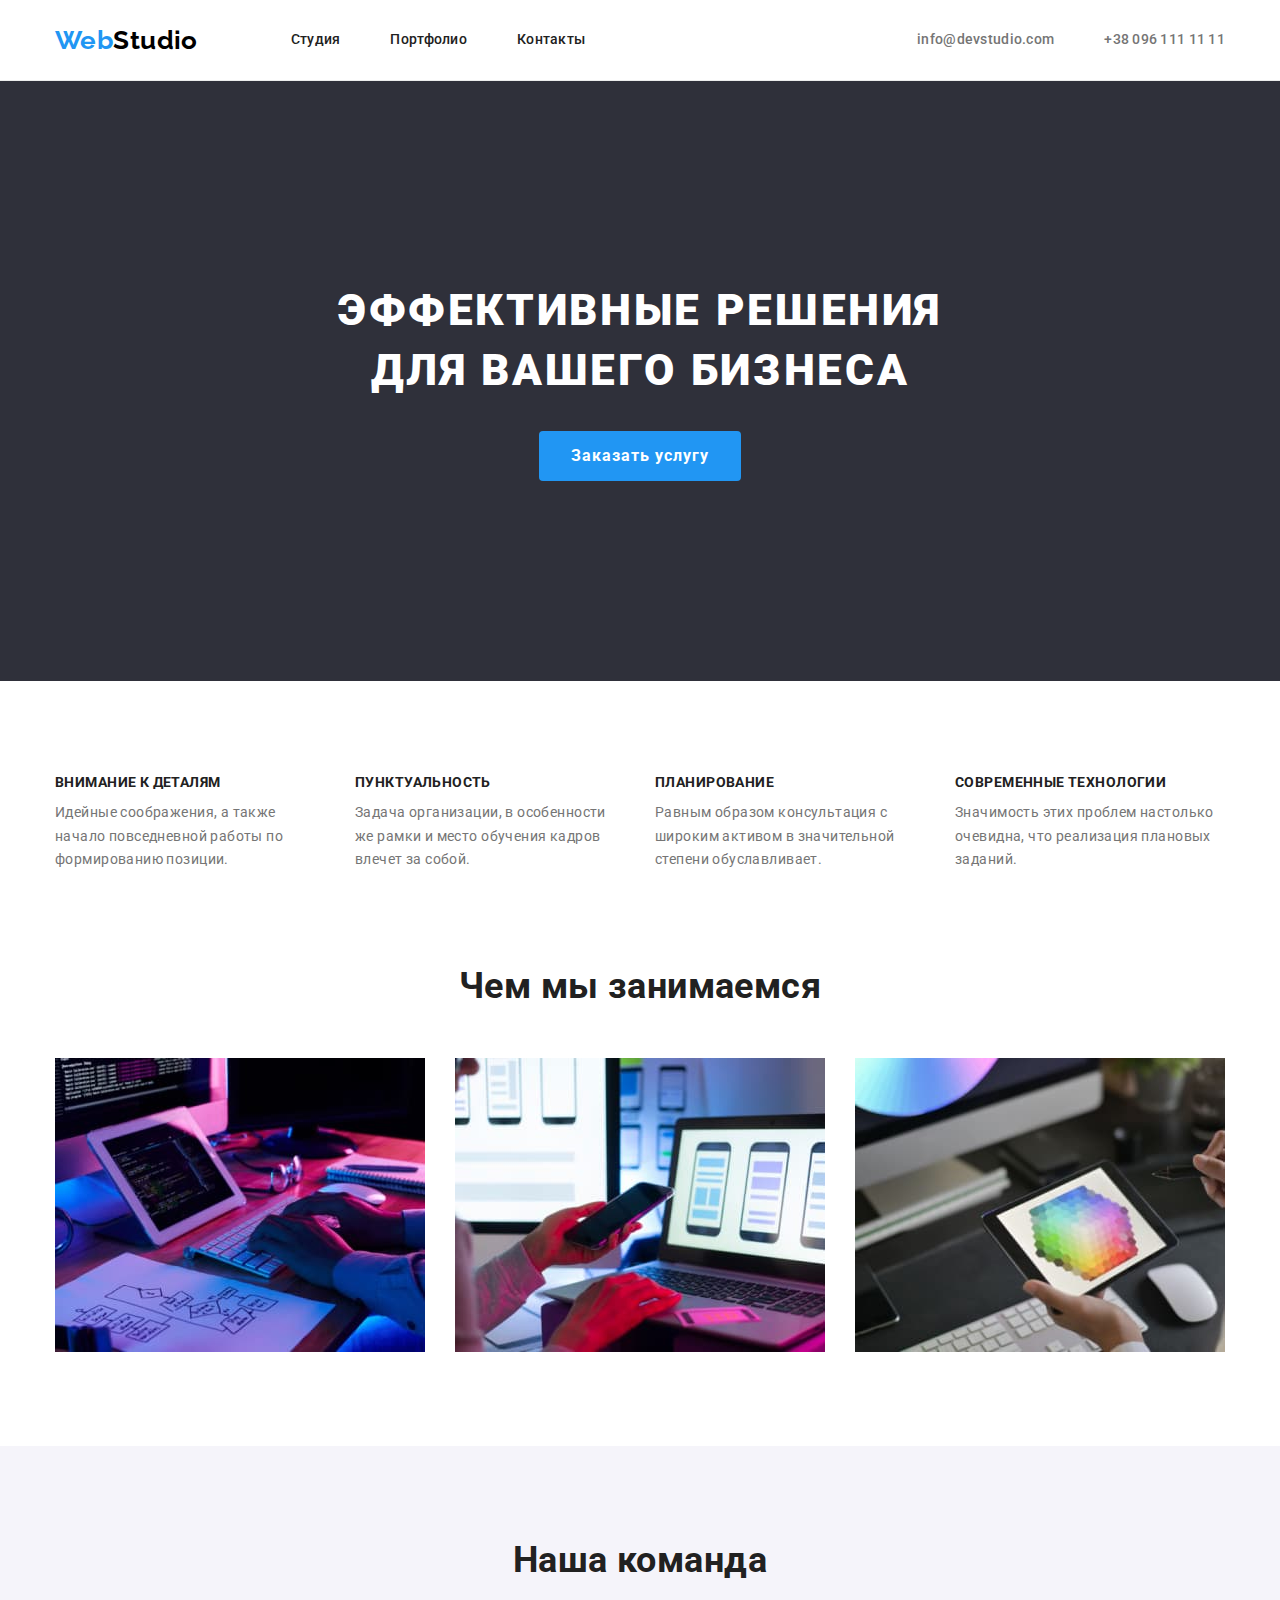
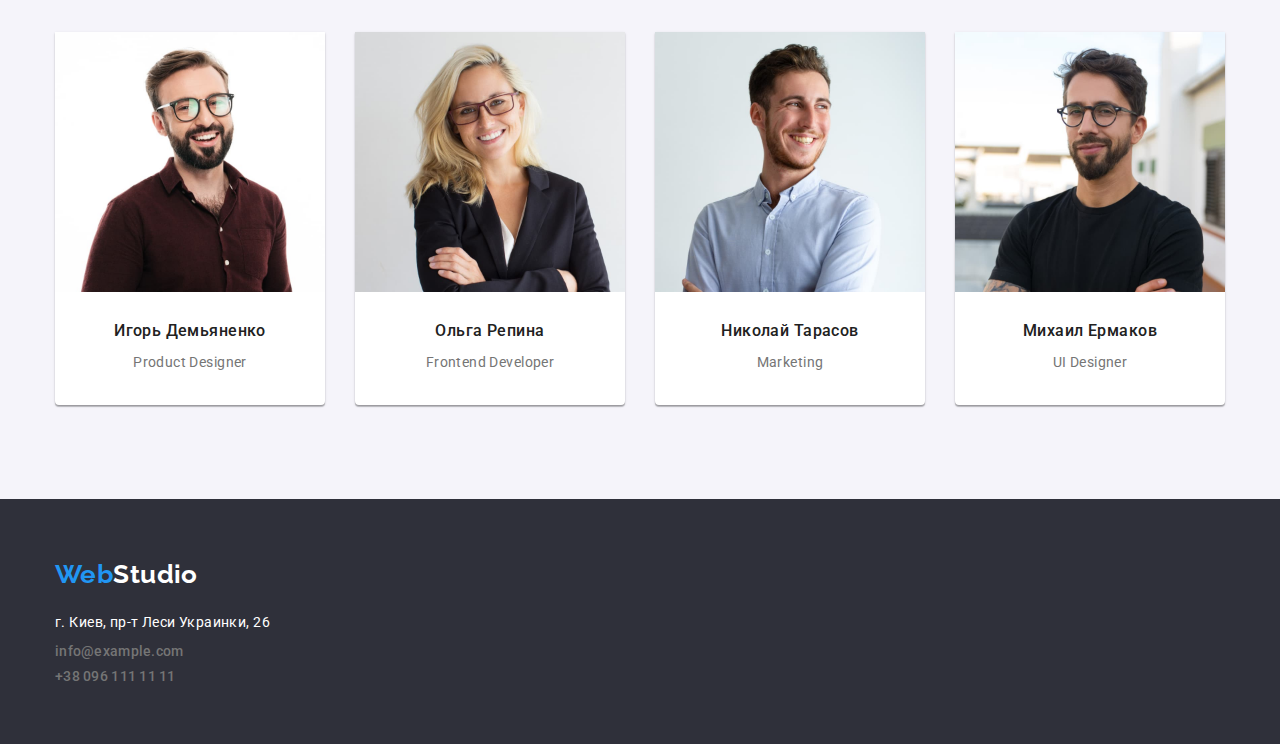
==== index.html @ 598ba3ad "Initial commit" ====
<!DOCTYPE html>
<html lang="ru">
  <head>
    <meta charset="UTF-8" />
    <meta http-equiv="X-UA-Compatible" content="IE=edge" />
    <meta name="viewport" content="width=device-width, initial-scale=1.0" />
    <link rel="preconnect" href="https://fonts.gstatic.com" crossorigin />
    <link
      href="https://fonts.googleapis.com/css2?family=Raleway:wght@700&family=Roboto:wght@400;500;700;900&display=swap"
      rel="stylesheet"
    />
    <link
      rel="stylesheet"
      href="https://cdnjs.cloudflare.com/ajax/libs/modern-normalize/1.1.0/modern-normalize.min.css"
    />
    <link rel="stylesheet" href="./css/style.css" />
    <title>WebStudio</title>
  </head>

  <body>
    <header class="header">
      <div class="container">
        <nav class="head-nav">
          <a class="logo" href="./index.html">Web<span class="logo-color">Studio</span></a>

          <ul class="header-list">
            <li class="item"><a class="nav-head-link" href="./index.html">Студия</a></li>
            <li class="item"><a class="nav-head-link" href="./portfolio.html">Портфолио</a></li>
            <li class="item"><a class="nav-head-link" href="">Контакты</a></li>
          </ul>
         </nav>
        <ul class="header-address">
          <li class="item">
            <a class="address" href="mailto:info@devstudio.com">info@devstudio.com</a>
          </li>
          <li class="item">
            <a class="address" href="tel:+380961111111">+38 096 111 11 11</a>
          </li>
        </ul>
      </div>
    </header>
    <main>
      <section class="section-hero">
        <div class="container">
          <h1 class="section-hero-title">
            Эффективные решения<br />
            для вашего бизнеса
          </h1>
          <button class="section-hero-button" type="button">Заказать услугу</button>
        </div>
      </section>

      <section class="section-slogans section"> 
        <div class="container">
            <h2 class="vis-hid">Our slogans</h2>
           <ul class="what-doing-list">
            <li class="item"> 
              <h3 class="what-doing-title">Внимание к деталям</h2>
              <p class="text">
                Идейные соображения, а также начало повседневной работы по формированию позиции.
              </p>
            </li>
            <li class="item">           
              <h3 class="what-doing-title">Пунктуальность</h2>
              <p class="text">
                Задача организации, в особенности же рамки и место обучения кадров влечет за собой.
              </p>             
            </li>
            <li class="item">
            
              <h3 class="what-doing-title">Планирование</h2>
              <p class="text">
                Равным образом консультация с широким активом в значительной степени обуславливает.
              </p>            
            </li>
            <li class="item">      
                <h3 class="what-doing-title">Современные технологии</h2>
              <p class="text">Значимость этих проблем настолько очевидна, что реализация плановых заданий.</p>
            </li>
          </ul>
        
      </section>

      <section class="section-what-doing section">
        <div class="container">
         

          <h2 class="biggest-title">Чем мы занимаемся</h2>
          <ul class="work-process-fotos">
            <li class="item">
              <img
                src="./img/doing-section/img.jpg"
                width="370"
                height="294"
                alt="формирование скелета проекта"
              />
            </li>
            <li class="item">
              <img
                src="./img/doing-section/img1.jpg"
                width="370"
                height="294"
                alt="адаптация проекта"
              />
            </li>
            <li class="item">
              <img
                src="./img/doing-section/img2.jpg"
                width="370"
                height="294"
                alt="дизайн проекта"
              />
            </li>
          </ul>
        </div>
      </section>

      <section class="our-team section">
        <div class="container">
          <h2 class="biggest-title">Наша команда</h2>
          <ul class="list">
            <li class="our-team-card">
              <img
                src="./img/our-team/img4.jpg"
                width="270"
                height="260"
                alt="фотография члена команды 1"
              />
              <div class="under-card">
                <h3 class="our-team-names">Игорь Демьяненко</h4>
                <p>Product Designer</p>
              </div>  
            </li>
            <li class="our-team-card">
              <img
                src="./img/our-team/img5.jpg"
                width="270"
                height="260"
                alt="фотография члена команды 2"
              />
              <div class="under-card">
                <h3 class="our-team-names">Ольга Репина</h4>
                <p>Frontend Developer</p>
              </div>       
            </li>
            <li class="our-team-card">
              <img
                src="./img/our-team/img6.jpg"
                width="270"
                height="260"
                alt="фотография члена команды 3"
              />
              <div class="under-card">
                <h3 class="our-team-names">Николай Тарасов</h4>
                <p>Marketing</p>
              </div>  
            </li>
            <li class="our-team-card">
              <img
                src="./img/our-team/img7.jpg"
                width="270"
                height="260"
                alt="фотография члена команды 4"
              />
                <div class="under-card">
                <h3 class="our-team-names">Михаил Ермаков</h4>
                <p>UI Designer</p>
                </div>  
              </li>
          </ul>
        </div>
      </section>
    </main>

    <footer class="footer">
      <div class="container">
        <a class="logo" href="./index.html">Web<span class="logo-color-footer">Studio</span></a>
        <address class="footer-address-section">
          <ul>
            <li>
              <a
                class="address-map"
                href="https://bit.ly/3pXMvUd"
                target="_blank"
                rel="noopener noreferrer"
                >г. Киев, пр-т Леси Украинки, 26</a
              >
            </li>
            <li class="address-item">
              <a class="address" href="mailto:info@devstudio.com">info@example.com</a>
            </li>
            <li class="address-item">
              <a class="address" href="tel:+380961111111">+38 096 111 11 11</a>
            </li>
          </ul>
        </address>
      </div>
    </footer>
  </body>
</html>
---- css/style.css ----
:root{
    --primary-text-color: #757575;
    --title-color:#212121;
    --accent-color: #2196F3;
    --logo-color: #000000;
    --sec-hero-bgc:#2F303A;
    --body-bgc: #FFFFFF;
    --our-team-bgc: #F5F4FA;
    --footer-contacts:rgba(255, 255, 255, 0.6);
    --header-bgc:#ECECEC;
    --border-col:#EEEEEE;


}
h1,h2,h3,h4,p{margin: 0;}

img{display: block;
max-width: 100%;
height: auto;}

ul{
    list-style: none;
    margin: 0;
    padding: 0;
}
body {
    margin: 0;

    background-color: var(--body-bgc);
    color:var(--primary-text-color) ;

    font-family: Roboto,sans-serif;
    font-size: 14px;
    line-height: 1.71;
    letter-spacing: 0.03em;
    
}

/* -------- 

=====> index 

---------- */

/* class to all sections ==> */
.section{
    padding: 94px 0;
}


.container{
    margin-left: auto;
    margin-right: auto;
    width: 1200px;
    padding-left: 15px;
    padding-right: 15px;
    

    /* outline: 2px purple solid; */
}

/* 
=====> header
 */
 .header {
     border-bottom: 1px solid var(--header-bgc);
 }
 .header .container{
     display: flex;

 }
.head-nav{
    display: flex;
    align-items: center;
    
}
.logo{
    color:  var(--accent-color);

    text-decoration: none;
    font-family: Raleway;
    font-weight: 700;
    font-size: 26px;
    line-height: 1.17;
  
}

.logo-color{
 color: var(--logo-color);
}

.header-list{
    display: flex;
    margin-left: 93px;
    }
.header-list .item:not(:last-child){
    margin-right: 50px;
}

.nav-head-link{
    display: block;
    padding-top: 32px;
    padding-bottom: 32px;
   
    font-weight: 500;
    font-size: 14px;
    line-height: 1.14;
    letter-spacing: 0.02em;

    color: var(--title-color);
    text-decoration: none;
}

.nav-head-link:hover, 
.nav-head-link:focus{
   color: var(--accent-color);
}


.header-address{
    display: flex;
    margin-left: auto;
    
}
.header-address .item:not(:last-child){
    margin-right: 50px;
}

.address{
    display: block;
  

    color: var(--primary-text-color);
    text-decoration: none;

    font-weight: 500;
    font-size: 14px;
    line-height: 1.14;
    letter-spacing: 0.02em;
    font-style: normal;
}
.header-address .address{
    padding-top: 32px;
    padding-bottom: 32px;
}

.address:hover,
.address:focus{
    color: var(--accent-color);
}

.address:visited{
    color: var(--primary-text-color);
}


/* main */
/* 
=====>sec hero
 */

.section-hero{
    background-color: var(--sec-hero-bgc);
    color:var(--body-bgc) ;

    text-align: center;
    padding: 200px 0px;
}
.section-hero-title{
    
    margin-bottom: 30px;

    font-weight: 900;
    font-size: 44px;
    line-height: 1.36;
    
    letter-spacing: 0.06em;
    text-transform: uppercase;
}
.section-hero-button{
    display: inline-block;
    min-width: 200px;
    height: 50px;  
    border-radius: 4px;
    padding: 10px 32px;
    border: 0px;

    cursor: pointer;
    color: var(--body-bgc);
    background-color: var(--accent-color);

    font-weight: 700;
    font-size: 16px;
    line-height: 1.88;
    align-items: center;
    text-align: center;
    letter-spacing: 0.06em;
    
}
/* 
====>sec slogans 
*/
.vis-hid{
    position: absolute;
    clip: rect(0 0 0 0);
    width: 0;
    height: 0;
    margin: -1px;
}


/* 
====>sec what doing sec
*/
.section-what-doing{
    padding-top: 0;
}
.what-doing-list{
    display: flex;
 }
.what-doing-list .text{
    width: 270px;
}

.what-doing-list .item:not(:last-child){
    margin-right: 30px;
}


.what-doing-title{
    margin-bottom: 10px;

    color: var(--title-color);

    font-weight: 700;
    font-size: 14px;
    line-height: 1.14;
    text-transform: uppercase;
    
}

.biggest-title{
    margin-bottom: 50px;

    color: var(--title-color);

    font-weight: 700;
    font-size: 36px;
    line-height: 1.16;
    text-align: center;
}

.work-process-fotos{
    display: flex;
}


.work-process-fotos .item:not(:last-child){
    margin-right: 30px;
}

/* 
=====>sec our-team
 */

.our-team{
    background-color: var(--our-team-bgc);
}
.our-team-names{
    margin-bottom: 10px;
   
    color: var(--title-color);

    font-weight: 500;
    font-size: 16px;
    line-height: 1.18;
}
.our-team-card{
    background-color: var(--body-bgc);
    
    text-align: center;
    

    box-shadow: 0px 1px 3px rgba(0, 0, 0, 0.12), 0px 1px 1px rgba(0, 0, 0, 0.14), 0px 2px 1px rgba(0, 0, 0, 0.2);
    border-radius: 0px 0px 4px 4px;
}
.under-card{
    padding: 30px 0;
}

.our-team .list{
    display: flex;

}

.our-team-card:not(:last-child){
    margin-right: 30px;
}



/* footer */
.logo-color-footer{
    color: var(--body-bgc);
}

.footer{
    background-color: var(--sec-hero-bgc);
    color: var(--body-bgc);
    
}
.address-map{
    color: var(--body-bgc);

    text-decoration: none;
    font-style: normal;

}
.address-map:hover,
.address-map:focus{
    color: var(--accent-color);
}
.footer{
    padding-top: 60px;
    padding-bottom: 60px;
}
.footer-address-section{
    margin-top: 20px;
}
/* .address.footer{
    padding: 0;
} */

.address-item{
    margin-top: 9px;
}


/* -------- 
=====>Portfolio
---------- */




.buttons-list{
    margin-bottom: 50px;
    display: flex;
    justify-content: center;
}
.buttons-list .item:not(:last-child){
    margin-right: 8px;
}


.portfolio-buttons{
    
    border: 0;
    border-radius: 4px;
    height: 38px;
    padding: 6px 22px;

    color: var(--title-color);
    background-color: var(--our-team-bgc);
    cursor: pointer;

    font-weight: 500;
    font-size: 16px;
    line-height: 1.62;
    text-align: center;
}
.portfolio-buttons:hover,
.portfolio-buttons:focus{
    background-color: var(--accent-color);
    color: var(--body-bgc);

    box-shadow: 0px 3px 1px rgba(0, 0, 0, 0.1), 0px 1px 2px rgba(0, 0, 0, 0.08), 0px 2px 2px rgba(0, 0, 0, 0.12);
}


.main-portfolio-links{
    margin: 0;
    text-decoration: none;
    display: block; 
    
}

.portfolio-expamles{
    display: flex;
    flex-wrap: wrap;
}
.portfolio-expamles .card{
    width: 370px;
    /* width: calc((100%-60px)/3); */

    margin-right: 30px;
    margin-bottom: 30px;
}
.portfolio-expamles .card:nth-child(3n){
    margin-right: 0;
}

.portfolio-expamles .card:nth-last-child(-n+3){
    margin-bottom: 0;
}

.border-container{
    padding: 20px 24px;
    border: 1px solid var(--border-col);
    border-top: none;
}


.portfolio-name-project{
 
   margin-bottom: 4px;
   

    font-weight: 700;
    font-size: 18px;
    line-height: 2;
    letter-spacing: 0.06em;

    color: var(--title-color);
}

.portfolio-what-project{
    font-size: 16px;
    line-height: 1.88;

    color: var(--primary-text-color);
}
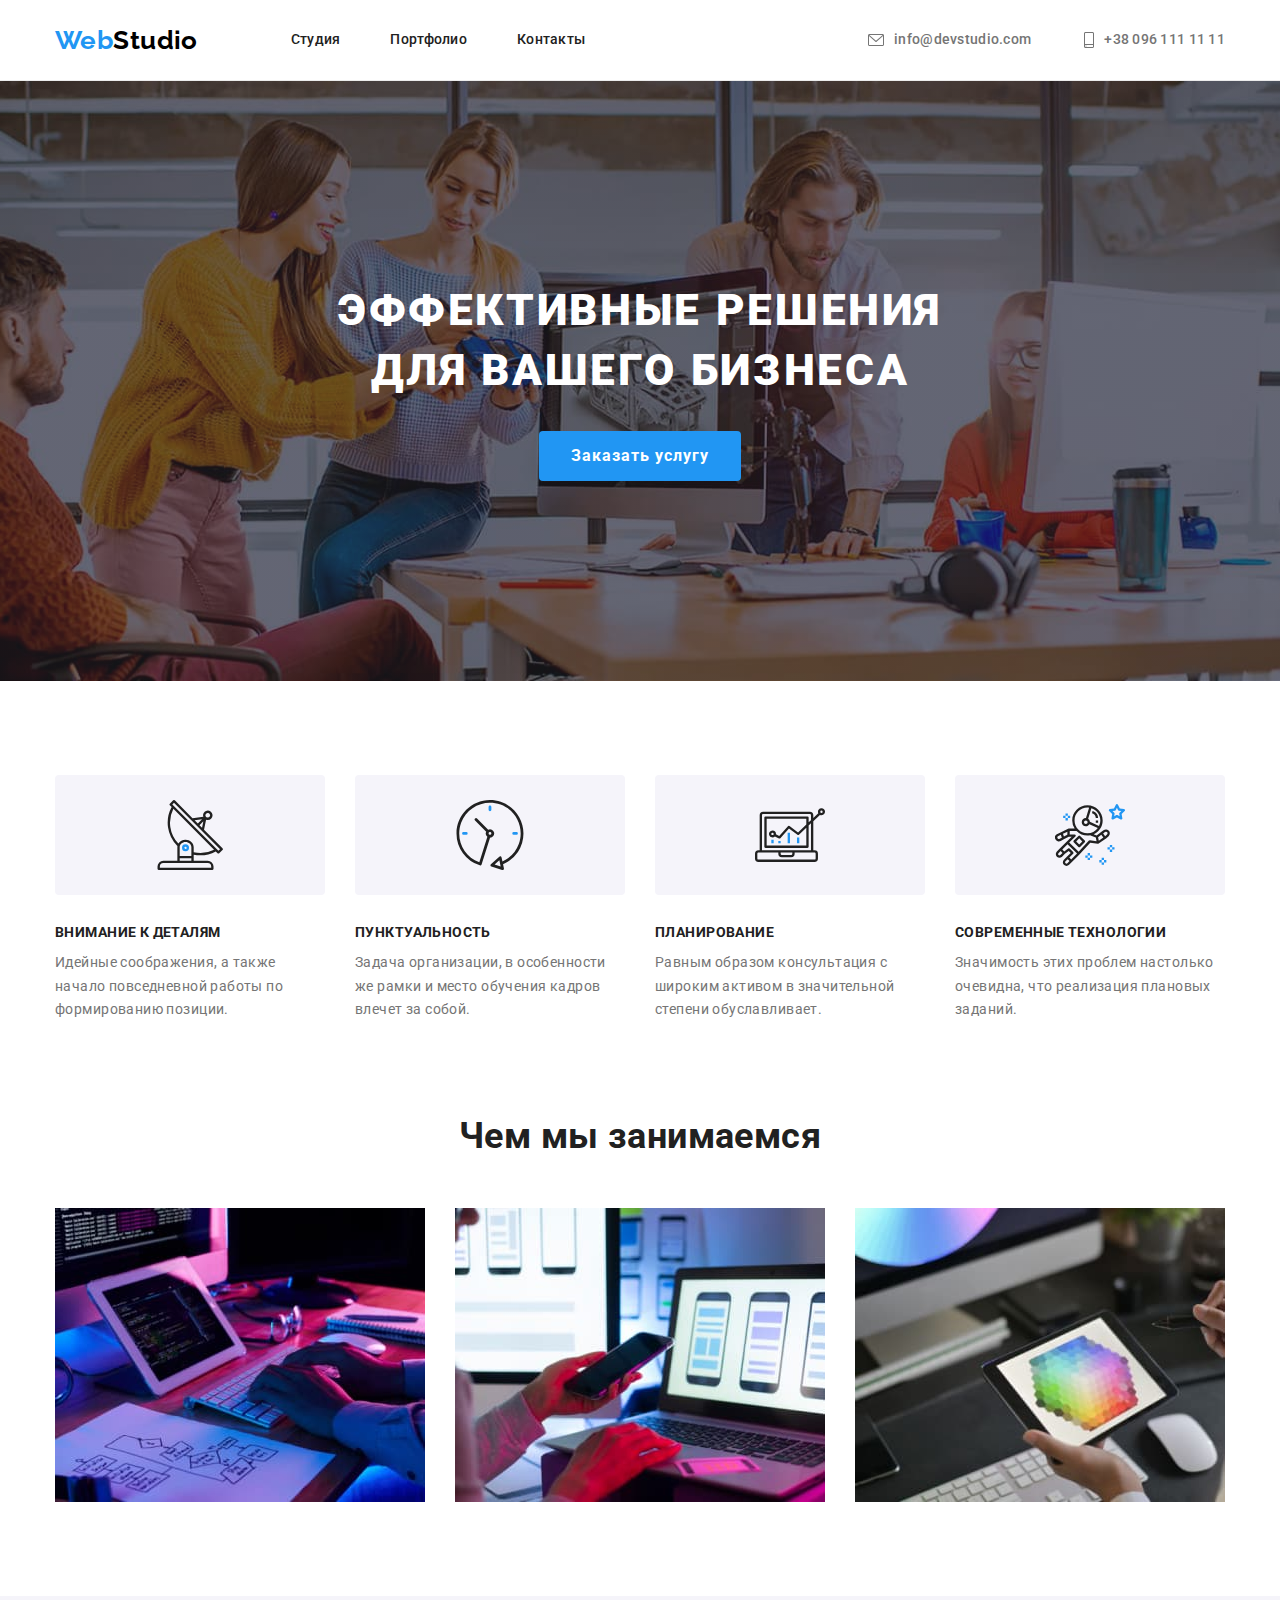
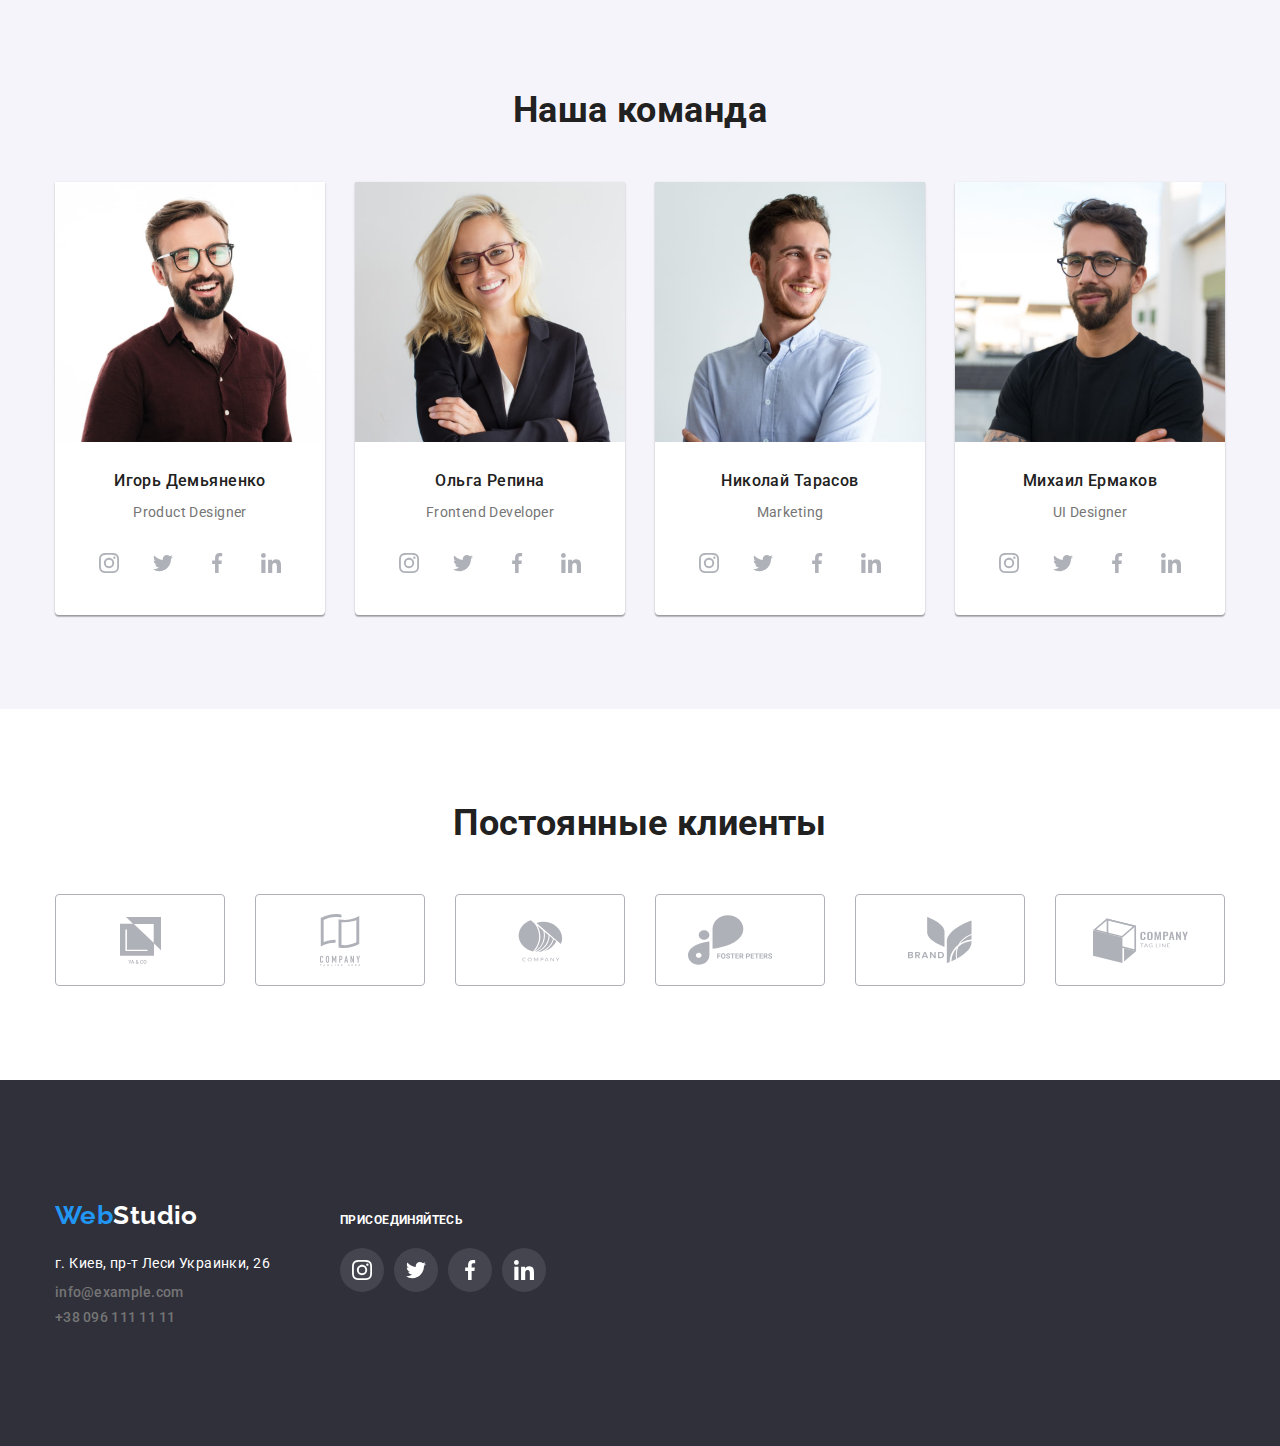
==== commit 2d8c98a4: "make hw-4" ====
--- a/index.html
+++ b/index.html
@@ -31,10 +31,19 @@
          </nav>
         <ul class="header-address">
           <li class="item">
-            <a class="address" href="mailto:info@devstudio.com">info@devstudio.com</a>
+            <a class="address" href="mailto:info@devstudio.com">
+              <svg class="address-icon-mail">
+                <use href="./img/icons.svg#icon-head-mail"></use>
+              </svg>
+             info@devstudio.com
+            </a>
           </li>
-          <li class="item">
-            <a class="address" href="tel:+380961111111">+38 096 111 11 11</a>
+          <li class="item icon-phone">
+            <a class="address" href="tel:+380961111111">
+              <svg class="address-icon-phone">
+                <use href="./img/icons.svg#icon-head-phone"></use>
+                </svg>
+              +38 096 111 11 11</a>
           </li>
         </ul>
       </div>
@@ -54,27 +63,46 @@
         <div class="container">
             <h2 class="vis-hid">Our slogans</h2>
            <ul class="what-doing-list">
-            <li class="item"> 
+            <li class="item">
+              <div class="slog-item">
+                <svg class="slog-icon-one">
+                <use href="./img/icons.svg#icon-slogan-first"></use>
+                </svg>
+              </div> 
               <h3 class="what-doing-title">Внимание к деталям</h2>
               <p class="text">
                 Идейные соображения, а также начало повседневной работы по формированию позиции.
               </p>
             </li>
-            <li class="item">           
+            <li class="item">
+              <div class="slog-item">
+                <svg class="slog-icon-one">
+                <use href="./img/icons.svg#icon-slogan-second"></use>
+                </svg>
+              </div>            
               <h3 class="what-doing-title">Пунктуальность</h2>
               <p class="text">
                 Задача организации, в особенности же рамки и место обучения кадров влечет за собой.
               </p>             
             </li>
             <li class="item">
-            
+              <div class="slog-item">
+                <svg class="slog-icon-one">
+                <use href="./img/icons.svg#icon-slogan-third"></use>
+                </svg>
+              </div> 
               <h3 class="what-doing-title">Планирование</h2>
               <p class="text">
                 Равным образом консультация с широким активом в значительной степени обуславливает.
               </p>            
             </li>
-            <li class="item">      
-                <h3 class="what-doing-title">Современные технологии</h2>
+            <li class="item"> 
+              <div class="slog-item">
+                <svg class="slog-icon-one">
+                <use href="./img/icons.svg#icon-slogan-fourth"></use>
+                </svg>
+              </div>      
+              <h3 class="what-doing-title">Современные технологии</h2>
               <p class="text">Значимость этих проблем настолько очевидна, что реализация плановых заданий.</p>
             </li>
           </ul>
@@ -128,7 +156,36 @@
               />
               <div class="under-card">
                 <h3 class="our-team-names">Игорь Демьяненко</h4>
-                <p>Product Designer</p>
+                <p class="position">Product Designer</p>
+                <ul class="social-media-list">
+                  <li class="item"><a class="our-social-media" href="" aria-label="ссылка на социальную сеть">
+                    <svg   width="20" height="20">
+                      <use href="./img/icons.svg#icon-inst">
+                      </use>
+                    </svg></a>
+                  </li>
+                  <li class="item">
+                      <a class="our-social-media" href="" aria-label="ссылка на социальную сеть">
+                    <svg   width="20" height="20">
+                      <use href="./img/icons.svg#icon-twitter">
+                      </use>
+                    </svg></a>
+                  </li>
+                  <li class="item">
+                    <a class="our-social-media" href="" aria-label="ссылка на социальную сеть">
+                    <svg   width="20" height="20" >
+                      <use href="./img/icons.svg#icon-facebook">
+                      </use>
+                    </svg></a>
+                  </li>
+                  <li class="item">
+                     <a class="our-social-media" href="" aria-label="ссылка на социальную сеть">
+                    <svg   width="20" height="20" >
+                      <use href="./img/icons.svg#icon-linkedin">
+                      </use>
+                    </svg></a>
+                  </li>
+                </ul>
               </div>  
             </li>
             <li class="our-team-card">
@@ -140,7 +197,36 @@
               />
               <div class="under-card">
                 <h3 class="our-team-names">Ольга Репина</h4>
-                <p>Frontend Developer</p>
+                <p class="position">Frontend Developer</p>
+                <ul class="social-media-list">
+                  <li class="item"><a class="our-social-media" href="" aria-label="ссылка на социальную сеть">
+                    <svg   width="20" height="20">
+                      <use href="./img/icons.svg#icon-inst">
+                      </use>
+                    </svg></a>
+                  </li>
+                  <li class="item">
+                      <a class="our-social-media" href="" aria-label="ссылка на социальную сеть">
+                    <svg   width="20" height="20">
+                      <use href="./img/icons.svg#icon-twitter">
+                      </use>
+                    </svg></a>
+                  </li>
+                  <li class="item">
+                    <a class="our-social-media" href="" aria-label="ссылка на социальную сеть">
+                    <svg   width="20" height="20" >
+                      <use href="./img/icons.svg#icon-facebook">
+                      </use>
+                    </svg></a>
+                  </li>
+                  <li class="item">
+                     <a class="our-social-media" href="" aria-label="ссылка на социальную сеть">
+                    <svg   width="20" height="20" >
+                      <use href="./img/icons.svg#icon-linkedin">
+                      </use>
+                    </svg></a>
+                  </li>
+                </ul>
               </div>       
             </li>
             <li class="our-team-card">
@@ -152,7 +238,36 @@
               />
               <div class="under-card">
                 <h3 class="our-team-names">Николай Тарасов</h4>
-                <p>Marketing</p>
+                <p class="position">Marketing</p>
+                <ul class="social-media-list">
+                  <li class="item"><a class="our-social-media" href="" aria-label="ссылка на социальную сеть">
+                    <svg   width="20" height="20">
+                      <use href="./img/icons.svg#icon-inst">
+                      </use>
+                    </svg></a>
+                  </li>
+                  <li class="item">
+                      <a class="our-social-media" href="" aria-label="ссылка на социальную сеть">
+                    <svg   width="20" height="20">
+                      <use href="./img/icons.svg#icon-twitter">
+                      </use>
+                    </svg></a>
+                  </li>
+                  <li class="item">
+                    <a class="our-social-media" href="" aria-label="ссылка на социальную сеть">
+                    <svg   width="20" height="20" >
+                      <use href="./img/icons.svg#icon-facebook">
+                      </use>
+                    </svg></a>
+                  </li>
+                  <li class="item">
+                     <a class="our-social-media" href="" aria-label="ссылка на социальную сеть">
+                    <svg   width="20" height="20" >
+                      <use href="./img/icons.svg#icon-linkedin">
+                      </use>
+                    </svg></a>
+                  </li>
+                </ul>
               </div>  
             </li>
             <li class="our-team-card">
@@ -164,17 +279,101 @@
               />
                 <div class="under-card">
                 <h3 class="our-team-names">Михаил Ермаков</h4>
-                <p>UI Designer</p>
+                <p class="position">UI Designer</p>
+                <ul class="social-media-list">
+                  <li class="item"><a class="our-social-media" href="" aria-label="ссылка на социальную сеть">
+                    <svg   width="20" height="20">
+                      <use href="./img/icons.svg#icon-inst">
+                      </use>
+                    </svg></a>
+                  </li>
+                  <li class="item">
+                      <a class="our-social-media" href="" aria-label="ссылка на социальную сеть">
+                    <svg   width="20" height="20">
+                      <use href="./img/icons.svg#icon-twitter">
+                      </use>
+                    </svg></a>
+                  </li>
+                  <li class="item">
+                    <a class="our-social-media" href="" aria-label="ссылка на социальную сеть">
+                    <svg   width="20" height="20" >
+                      <use href="./img/icons.svg#icon-facebook">
+                      </use>
+                    </svg></a>
+                  </li>
+                  <li class="item">
+                     <a class="our-social-media" href="" aria-label="ссылка на социальную сеть">
+                    <svg   width="20" height="20" >
+                      <use href="./img/icons.svg#icon-linkedin">
+                      </use>
+                    </svg></a>
+                  </li>
+                </ul>
                 </div>  
               </li>
           </ul>
         </div>
       </section>
+
+      <section class="our-clients-section">
+        <div class="container">
+          <h2 class="biggest-title">Постоянные клиенты</h2>
+          <ul class="clients-list">
+            <li class="item">
+              <a class="client-link" href="" aria-label="ссылка клиента">
+                <svg class="client-icon" width="47" height="47">
+                  <use href="./img/icons.svg#icon-clients-one"></use>
+                </svg>
+              </a>
+            </li>
+            <li class="item">
+               <a class="client-link" href="" aria-label="ссылка клиента">
+                <svg class="client-icon" width="52" height="52">
+                  <use href="./img/icons.svg#icon-clients-two"></use>
+                </svg>
+              </a>
+            </li>
+            <li class="item">
+              <a class="client-link" href="" aria-label="ссылка клиента">
+                <svg class="client-icon" width="45" height="45">
+                  <use href="./img/icons.svg#icon-clients-third"></use>
+                </svg>
+              </a>
+            </li>
+            <li class="item">
+              <a class="client-link" href="" aria-label="ссылка клиента">
+                <svg class="client-icon" width="104" height="104">
+                  <use href="./img/icons.svg#icon-clients-fourth"></use>
+                </svg>
+              </a>
+            </li>
+            <li class="item">
+              <a class="client-link" href="" aria-label="ссылка клиента">
+                <svg class="client-icon" width="64" height="64">
+                  <use href="./img/icons.svg#icon-clients-fifth"></use>
+                </svg>
+              </a>
+            </li>
+            <li class="item">
+              <a class="client-link" href="" aria-label="ссылка клиента">
+                <svg class="client-icon" width="95" height="95">
+                  <use href="./img/icons.svg#icon-clients-sixth"></use>
+                </svg>
+              </a>
+            </li>
+          </ul>
+
+
+        </div>
+
+
+      </section>
     </main>
 
     <footer class="footer">
-      <div class="container">
-        <a class="logo" href="./index.html">Web<span class="logo-color-footer">Studio</span></a>
+      <div class="container footer">
+        <div class="address-container">
+          <a class="logo" href="./index.html">Web<span class="logo-color-footer">Studio</span></a>
         <address class="footer-address-section">
           <ul>
             <li>
@@ -194,6 +393,42 @@
             </li>
           </ul>
         </address>
+        </div>
+        <div class="footer-social-media">
+          <h5 class="foot-soc-title">присоединяйтесь</h5>
+          <ul class="social-media-list">
+                  <li class="item"><a class="our-social-media" href="" aria-label="ссылка на социальную сеть">
+                    <svg   width="20" height="20">
+                      <use href="./img/icons.svg#icon-inst">
+                      </use>
+                    </svg></a>
+                  </li>
+                  <li class="item">
+                      <a class="our-social-media" href="" aria-label="ссылка на социальную сеть">
+                    <svg   width="20" height="20">
+                      <use href="./img/icons.svg#icon-twitter">
+                      </use>
+                    </svg></a>
+                  </li>
+                  <li class="item">
+                    <a class="our-social-media" href="" aria-label="ссылка на социальную сеть">
+                    <svg   width="20" height="20" >
+                      <use href="./img/icons.svg#icon-facebook">
+                      </use>
+                    </svg></a>
+                  </li>
+                  <li class="item">
+                     <a class="our-social-media" href="" aria-label="ссылка на социальную сеть">
+                    <svg   width="20" height="20" >
+                      <use href="./img/icons.svg#icon-linkedin">
+                      </use>
+                    </svg></a>
+                  </li>
+                </ul>
+        </div>
+
+
+
       </div>
     </footer>
   </body>
--- a/css/style.css
+++ b/css/style.css
@@ -3,20 +3,25 @@
     --title-color:#212121;
     --accent-color: #2196F3;
     --logo-color: #000000;
-    --sec-hero-bgc:#2F303A;
+    --hero-bgc:#C4C4C4;
+    --hero-overlay: #2f303a66;
+    --foot-bgc:#2f303a;
     --body-bgc: #FFFFFF;
     --our-team-bgc: #F5F4FA;
-    --footer-contacts:rgba(255, 255, 255, 0.6);
+    --footer-contacts:#ffffff99;
     --header-bgc:#ECECEC;
     --border-col:#EEEEEE;
-
-
-}
-h1,h2,h3,h4,p{margin: 0;}
+    --soc-media-bg:#AFB1B8;
+    --foot-soc-media-bgc: #ffffff1a;
+
+
+}
+h1,h2,h3,h4,h5,h6,p{margin: 0;}
 
 img{display: block;
 max-width: 100%;
 height: auto;}
+
 
 ul{
     list-style: none;
@@ -126,8 +131,15 @@
     margin-right: 50px;
 }
 
+
+.header-address .item{
+    display: flex;
+    align-items: center;
+}
+
 .address{
-    display: block;
+    display: flex;
+    
   
 
     color: var(--primary-text-color);
@@ -142,11 +154,14 @@
 .header-address .address{
     padding-top: 32px;
     padding-bottom: 32px;
-}
+
+}
+
 
 .address:hover,
 .address:focus{
     color: var(--accent-color);
+    
 }
 
 .address:visited{
@@ -154,13 +169,52 @@
 }
 
 
+.address-icon-mail{
+    height: 16px;
+    width: 16px;
+
+    margin-right: 10px;
+
+    fill: var(--primary-text-color);
+
+}
+
+.address:hover .address-icon-mail,
+.address:focus .address-icon-mail{
+    fill: var(--accent-color);
+}
+
+
+.address-icon-phone{
+    
+    height: 16px;
+    width: 16px;
+
+    margin-right: 7px;
+
+    fill: var(--primary-text-color);
+}
+.address:hover .address-icon-phone,
+.address:focus .address-icon-phone{
+    fill: var(--accent-color);
+}
+
+
+
+
+
 /* main */
 /* 
+
 =====>sec hero
  */
 
 .section-hero{
-    background-color: var(--sec-hero-bgc);
+    background-color: var(--hero-bgc);
+    background-image: linear-gradient(to right, var(--hero-overlay),var(--hero-overlay)), url('../img/hero-bg.jpg');
+    background-repeat: no-repeat;
+    background-position: center;
+        
     color:var(--body-bgc) ;
 
     text-align: center;
@@ -226,6 +280,22 @@
     margin-right: 30px;
 }
 
+.slog-item{
+    width: 100%;
+    height: 120px;
+    margin-bottom: 30px;
+
+    background-color: var(--our-team-bgc);
+    border-radius: 4px;
+    display: flex;
+    justify-content: center;
+    align-items: center;
+}
+.slog-icon-one{
+    width: 70px;
+    height: 70px;
+}
+
 
 .what-doing-title{
     margin-bottom: 10px;
@@ -275,6 +345,11 @@
     font-size: 16px;
     line-height: 1.18;
 }
+
+.position{
+    margin-bottom: 16px;
+}
+
 .our-team-card{
     background-color: var(--body-bgc);
     
@@ -284,10 +359,37 @@
     box-shadow: 0px 1px 3px rgba(0, 0, 0, 0.12), 0px 1px 1px rgba(0, 0, 0, 0.14), 0px 2px 1px rgba(0, 0, 0, 0.2);
     border-radius: 0px 0px 4px 4px;
 }
+
 .under-card{
     padding: 30px 0;
 }
 
+.social-media-list{
+    display: flex;
+    justify-content: center;
+}
+.social-media-list .item:not(:last-child){
+    margin-right: 10px;
+}
+
+.our-social-media{
+    width: 44px;
+    height: 44px;
+    padding: 0;
+    
+    fill: var(--soc-media-bg);
+    display: flex;
+    justify-content: center;
+    align-items: center;
+}
+
+.our-social-media:hover,
+.our-social-media:focus{
+    background-color: var(--accent-color);
+    border-radius: 50%;
+    fill: var(--body-bgc);
+}   
+
 .our-team .list{
     display: flex;
 
@@ -297,18 +399,83 @@
     margin-right: 30px;
 }
 
+/* 
+
+=====>our clients
+
+*/
+
+.our-clients-section{
+    padding-top: 94px;
+    padding-bottom: 94px;
+}
+.clients-list .item{
+    height: 92px;
+    width: 170px;
+}
+.clients-list{
+    display: flex;
+    justify-content: center;
+    align-items: center;
+}
+.clients-list .item:not(:last-child){
+    margin-right: 30px;
+}
+
+
+.client-link{
+    display: flex;
+    justify-content: center;
+    align-items: center;
+    padding: 16px 32px;
+    
+    height: 100%;
+    width: 100%;
+
+    border: 1px solid var(--soc-media-bg);
+    border-radius: 4px;
+}
+.client-link:hover,
+.client-link:focus{
+    border: 1px solid var(--accent-color);
+}
+
+.client-link:hover .client-icon,
+.client-link:focus .client-icon{
+    fill: var(--accent-color);
+}
+
+.client-icon{
+    fill: var(--soc-media-bg); 
+}
+
+
 
 
 /* footer */
+
+
+
+
 .logo-color-footer{
     color: var(--body-bgc);
 }
 
 .footer{
-    background-color: var(--sec-hero-bgc);
-    color: var(--body-bgc);
-    
-}
+    background-color: var(--foot-bgc);
+    color: var(--body-bgc);  
+}
+
+.container.footer{
+    display: flex;
+    align-items: baseline;
+}
+
+.address-container{
+    margin-right: 70px;
+}
+
+
 .address-map{
     color: var(--body-bgc);
 
@@ -327,12 +494,33 @@
 .footer-address-section{
     margin-top: 20px;
 }
-/* .address.footer{
-    padding: 0;
-} */
+
 
 .address-item{
     margin-top: 9px;
+}
+
+.footer-social-media{
+    
+}
+
+.foot-soc-title{
+    color: var(--body-bgc);
+    font-weight: 700;
+    line-height: 1.14;
+
+    text-transform: uppercase;
+    margin-bottom: 20px;
+}
+
+.footer-social-media .our-social-media{
+    fill: var(--body-bgc);
+    background-color:  var(--foot-soc-media-bgc) ;
+    border-radius: 50%;
+}
+.footer-social-media .our-social-media:hover,
+.footer-social-media .our-social-media:focus{
+    background-color: var(--accent-color);
 }
 
 
@@ -396,6 +584,11 @@
     margin-right: 30px;
     margin-bottom: 30px;
 }
+
+.portfolio-expamles .card:hover{
+    box-shadow: 0px 1px 1px rgba(0, 0, 0, 0.12), 0px 4px 4px rgba(0, 0, 0, 0.06), 1px 4px 6px rgba(0, 0, 0, 0.16);
+}
+
 .portfolio-expamles .card:nth-child(3n){
     margin-right: 0;
 }
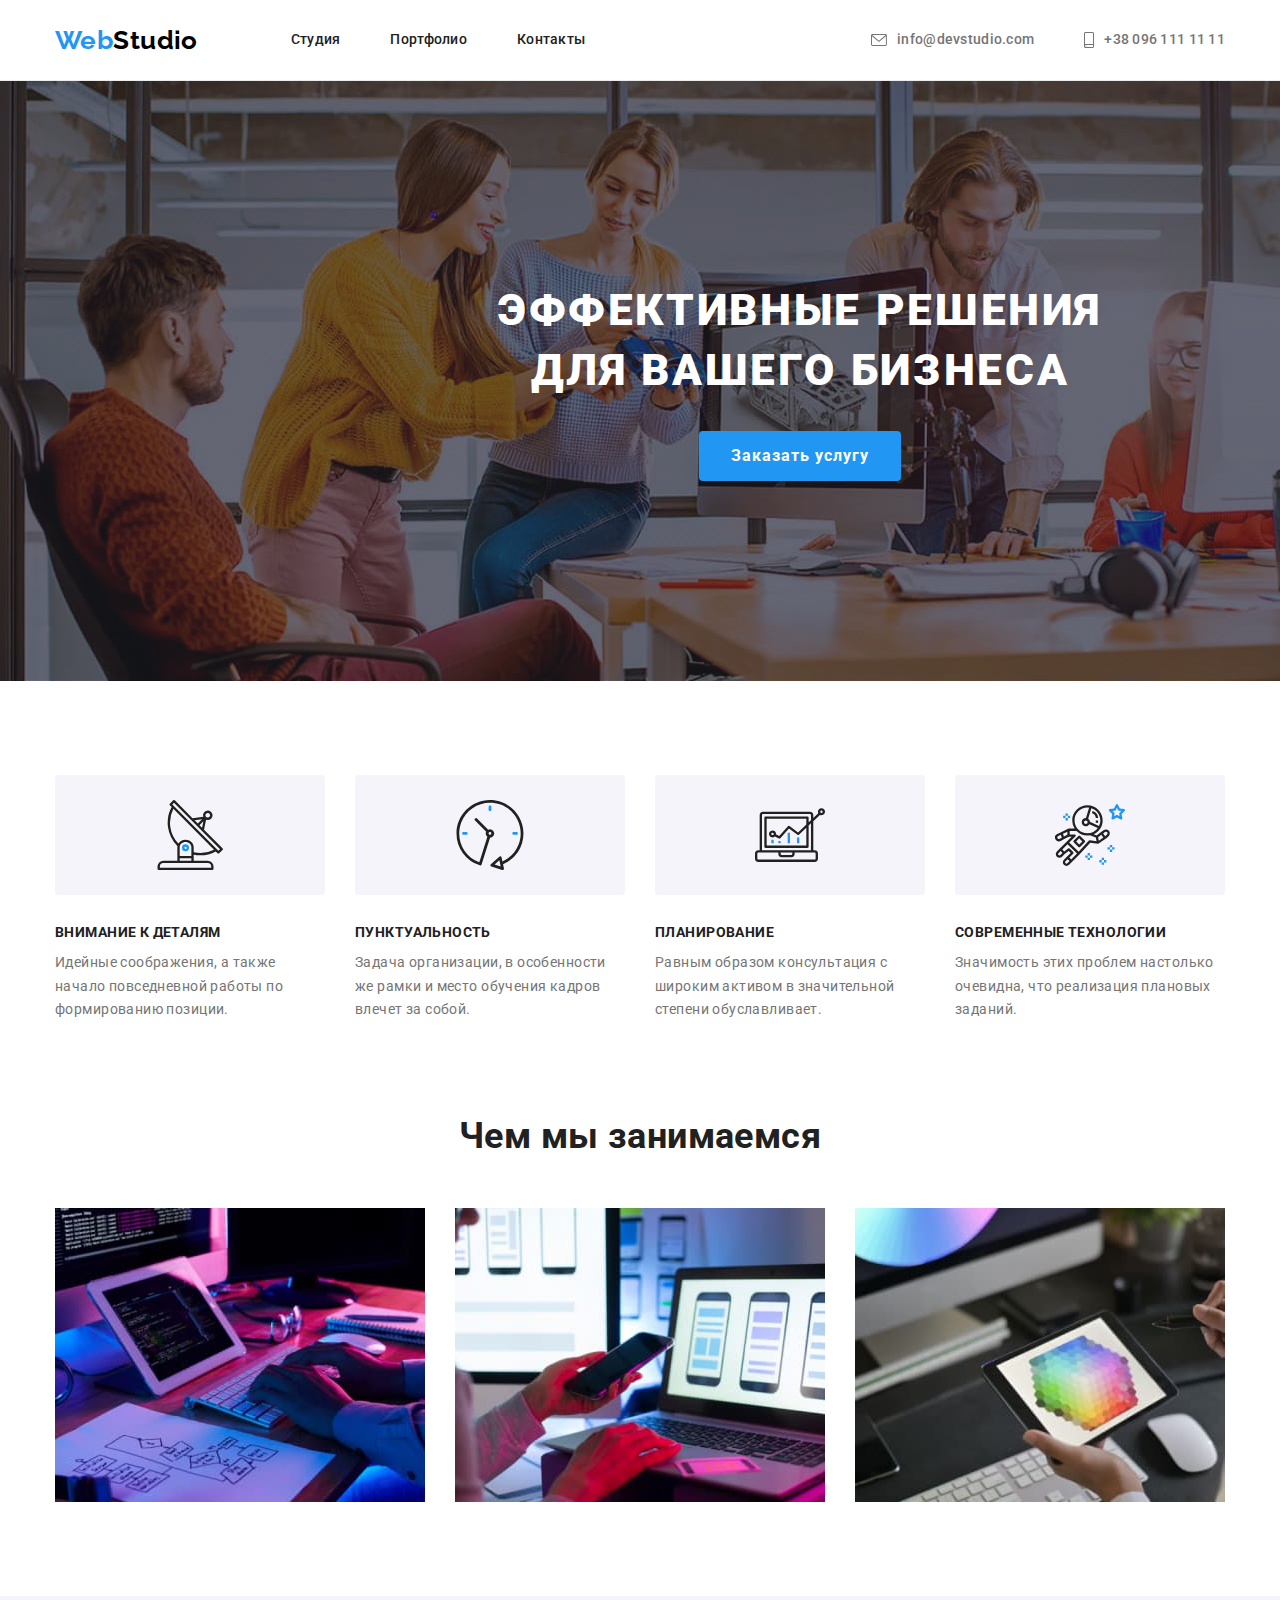
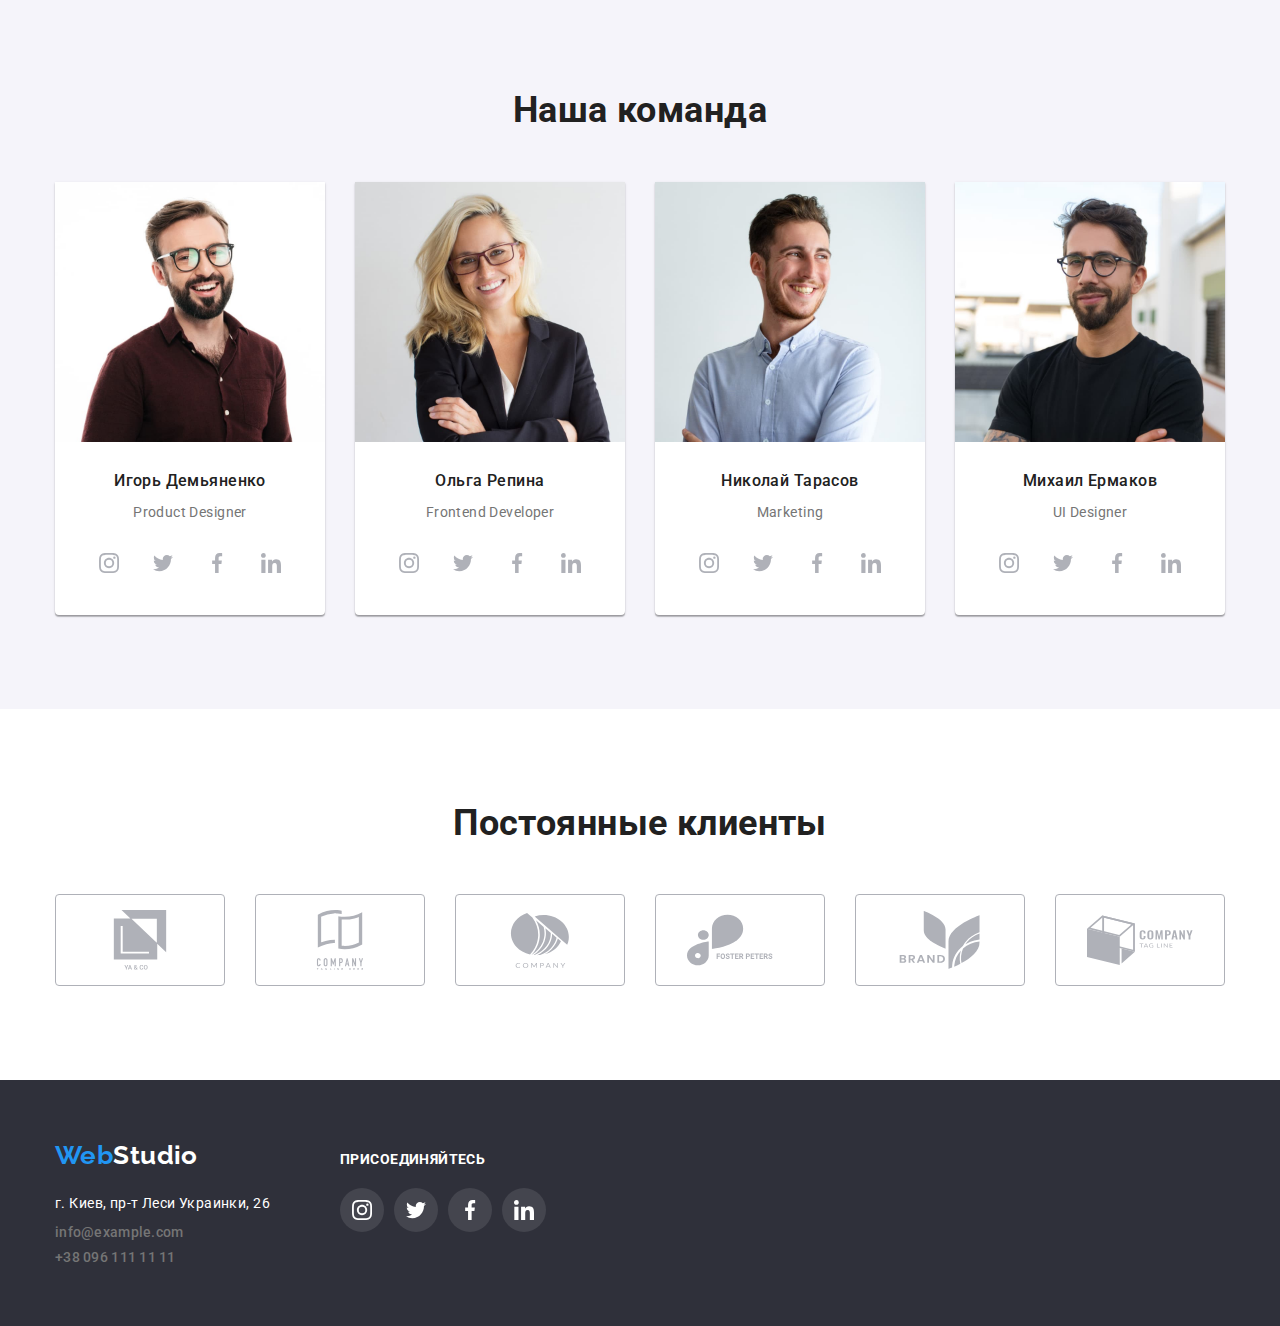
==== commit 10e4cb10: "work on bugs" ====
--- a/index.html
+++ b/index.html
@@ -32,17 +32,17 @@
         <ul class="header-address">
           <li class="item">
             <a class="address" href="mailto:info@devstudio.com">
-              <svg class="address-icon-mail">
-                <use href="./img/icons.svg#icon-head-mail"></use>
+              <svg class="address-icon-mail" width="16" height="12">
+                <use href="./img/rect-svg.svg#icon-mail"></use>
               </svg>
              info@devstudio.com
             </a>
           </li>
           <li class="item icon-phone">
             <a class="address" href="tel:+380961111111">
-              <svg class="address-icon-phone">
-                <use href="./img/icons.svg#icon-head-phone"></use>
-                </svg>
+              <svg class="address-icon-phone" width="10" height="16">
+                <use href="./img/rect-svg.svg#icon-smartphone"></use>
+              </svg>
               +38 096 111 11 11</a>
           </li>
         </ul>
@@ -321,43 +321,43 @@
           <ul class="clients-list">
             <li class="item">
               <a class="client-link" href="" aria-label="ссылка клиента">
-                <svg class="client-icon" width="47" height="47">
+                <svg class="client-icon" width="106" height="60">
                   <use href="./img/icons.svg#icon-clients-one"></use>
                 </svg>
               </a>
             </li>
             <li class="item">
                <a class="client-link" href="" aria-label="ссылка клиента">
-                <svg class="client-icon" width="52" height="52">
+                <svg class="client-icon" width="106" height="60"">
                   <use href="./img/icons.svg#icon-clients-two"></use>
                 </svg>
               </a>
             </li>
             <li class="item">
               <a class="client-link" href="" aria-label="ссылка клиента">
-                <svg class="client-icon" width="45" height="45">
+                <svg class="client-icon" width="106" height="60">
                   <use href="./img/icons.svg#icon-clients-third"></use>
                 </svg>
               </a>
             </li>
             <li class="item">
               <a class="client-link" href="" aria-label="ссылка клиента">
-                <svg class="client-icon" width="104" height="104">
-                  <use href="./img/icons.svg#icon-clients-fourth"></use>
+                <svg class="client-icon" width="106" height="60" >
+                  <use href="./img/rect-svg.svg#icon-group-four"></use>
                 </svg>
               </a>
             </li>
             <li class="item">
               <a class="client-link" href="" aria-label="ссылка клиента">
-                <svg class="client-icon" width="64" height="64">
-                  <use href="./img/icons.svg#icon-clients-fifth"></use>
+                <svg class="client-icon" width="106" height="60">
+                  <use href="./img/rect-svg.svg#icon-group-five"></use>
                 </svg>
               </a>
             </li>
             <li class="item">
               <a class="client-link" href="" aria-label="ссылка клиента">
-                <svg class="client-icon" width="95" height="95">
-                  <use href="./img/icons.svg#icon-clients-sixth"></use>
+                <svg class="client-icon" width="106" height="60">
+                  <use href="./img/rect-svg.svg#icon-group-six"></use>
                 </svg>
               </a>
             </li>
@@ -368,6 +368,7 @@
 
 
       </section>
+
     </main>
 
     <footer class="footer">
@@ -426,9 +427,6 @@
                   </li>
                 </ul>
         </div>
-
-
-
       </div>
     </footer>
   </body>
--- a/css/style.css
+++ b/css/style.css
@@ -139,9 +139,8 @@
 
 .address{
     display: flex;
-    
-  
-
+    align-items: center;
+   
     color: var(--primary-text-color);
     text-decoration: none;
 
@@ -170,9 +169,6 @@
 
 
 .address-icon-mail{
-    height: 16px;
-    width: 16px;
-
     margin-right: 10px;
 
     fill: var(--primary-text-color);
@@ -186,11 +182,7 @@
 
 
 .address-icon-phone{
-    
-    height: 16px;
-    width: 16px;
-
-    margin-right: 7px;
+    margin-right: 10px;
 
     fill: var(--primary-text-color);
 }
@@ -198,7 +190,6 @@
 .address:focus .address-icon-phone{
     fill: var(--accent-color);
 }
-
 
 
 
@@ -214,6 +205,10 @@
     background-image: linear-gradient(to right, var(--hero-overlay),var(--hero-overlay)), url('../img/hero-bg.jpg');
     background-repeat: no-repeat;
     background-position: center;
+    background-size: contain;
+    min-width: 1600px;
+    margin-left: auto;
+    margin-right: auto;
         
     color:var(--body-bgc) ;
 
@@ -422,13 +417,18 @@
     margin-right: 30px;
 }
 
+.client-icon{
+    /* background-color: teal; */
+    /* width: 106px;
+    height:60px; */
+    
+}
 
 .client-link{
     display: flex;
     justify-content: center;
     align-items: center;
-    padding: 16px 32px;
-    
+      
     height: 100%;
     width: 100%;
 
@@ -463,12 +463,15 @@
 
 .footer{
     background-color: var(--foot-bgc);
-    color: var(--body-bgc);  
+    color: var(--body-bgc); 
+
 }
 
 .container.footer{
     display: flex;
     align-items: baseline;
+     padding-top: 60px;
+    padding-bottom: 60px;
 }
 
 .address-container{
@@ -487,10 +490,7 @@
 .address-map:focus{
     color: var(--accent-color);
 }
-.footer{
-    padding-top: 60px;
-    padding-bottom: 60px;
-}
+
 .footer-address-section{
     margin-top: 20px;
 }
@@ -507,6 +507,7 @@
 .foot-soc-title{
     color: var(--body-bgc);
     font-weight: 700;
+    font-size: 14px;
     line-height: 1.14;
 
     text-transform: uppercase;
@@ -524,6 +525,9 @@
 }
 
 
+
+
+
 /* -------- 
 =====>Portfolio
 ---------- */
@@ -567,11 +571,15 @@
 
 
 .main-portfolio-links{
-    margin: 0;
     text-decoration: none;
     display: block; 
     
 }
+.main-portfolio-links:hover,
+.main-portfolio-links:focus{
+    box-shadow: 0px 1px 1px rgba(0, 0, 0, 0.12), 0px 4px 4px rgba(0, 0, 0, 0.06), 1px 4px 6px rgba(0, 0, 0, 0.16);
+
+}
 
 .portfolio-expamles{
     display: flex;
@@ -579,15 +587,12 @@
 }
 .portfolio-expamles .card{
     width: 370px;
-    /* width: calc((100%-60px)/3); */
-
+    
     margin-right: 30px;
     margin-bottom: 30px;
 }
 
-.portfolio-expamles .card:hover{
-    box-shadow: 0px 1px 1px rgba(0, 0, 0, 0.12), 0px 4px 4px rgba(0, 0, 0, 0.06), 1px 4px 6px rgba(0, 0, 0, 0.16);
-}
+
 
 .portfolio-expamles .card:nth-child(3n){
     margin-right: 0;
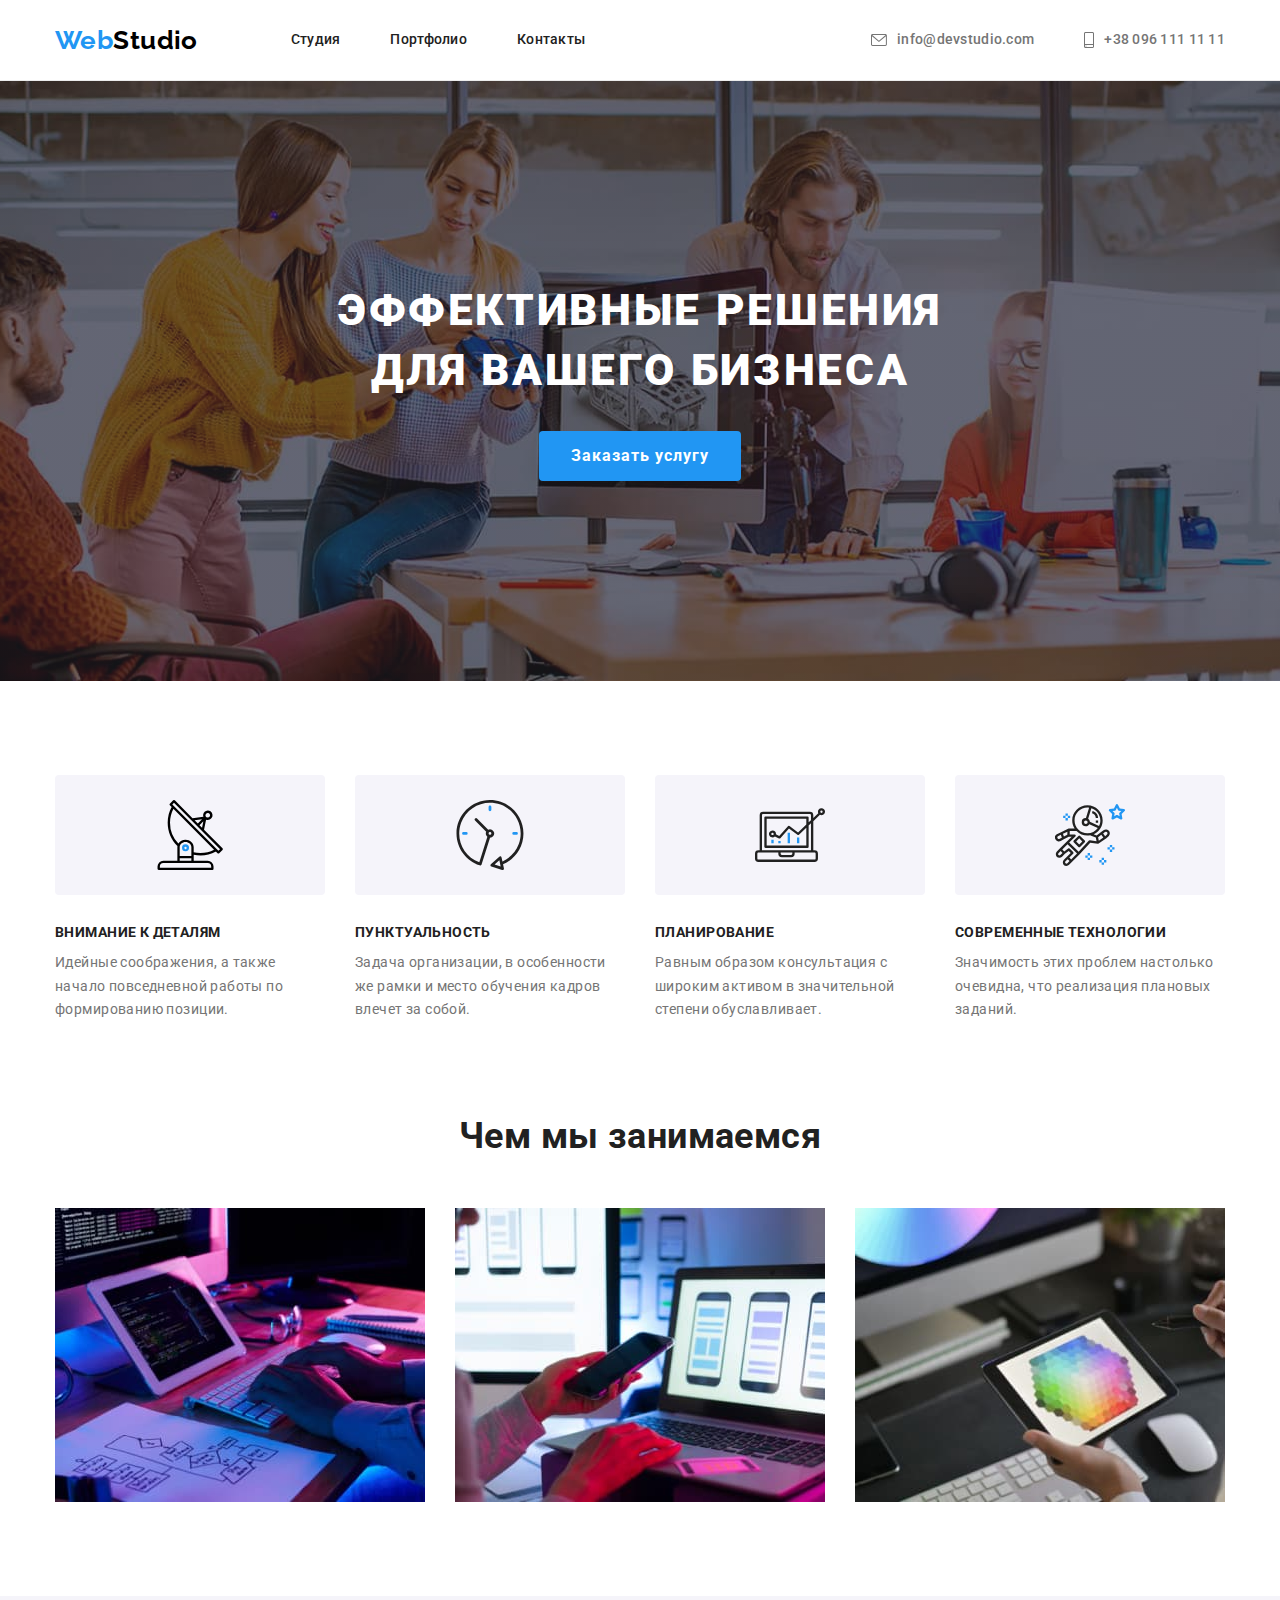
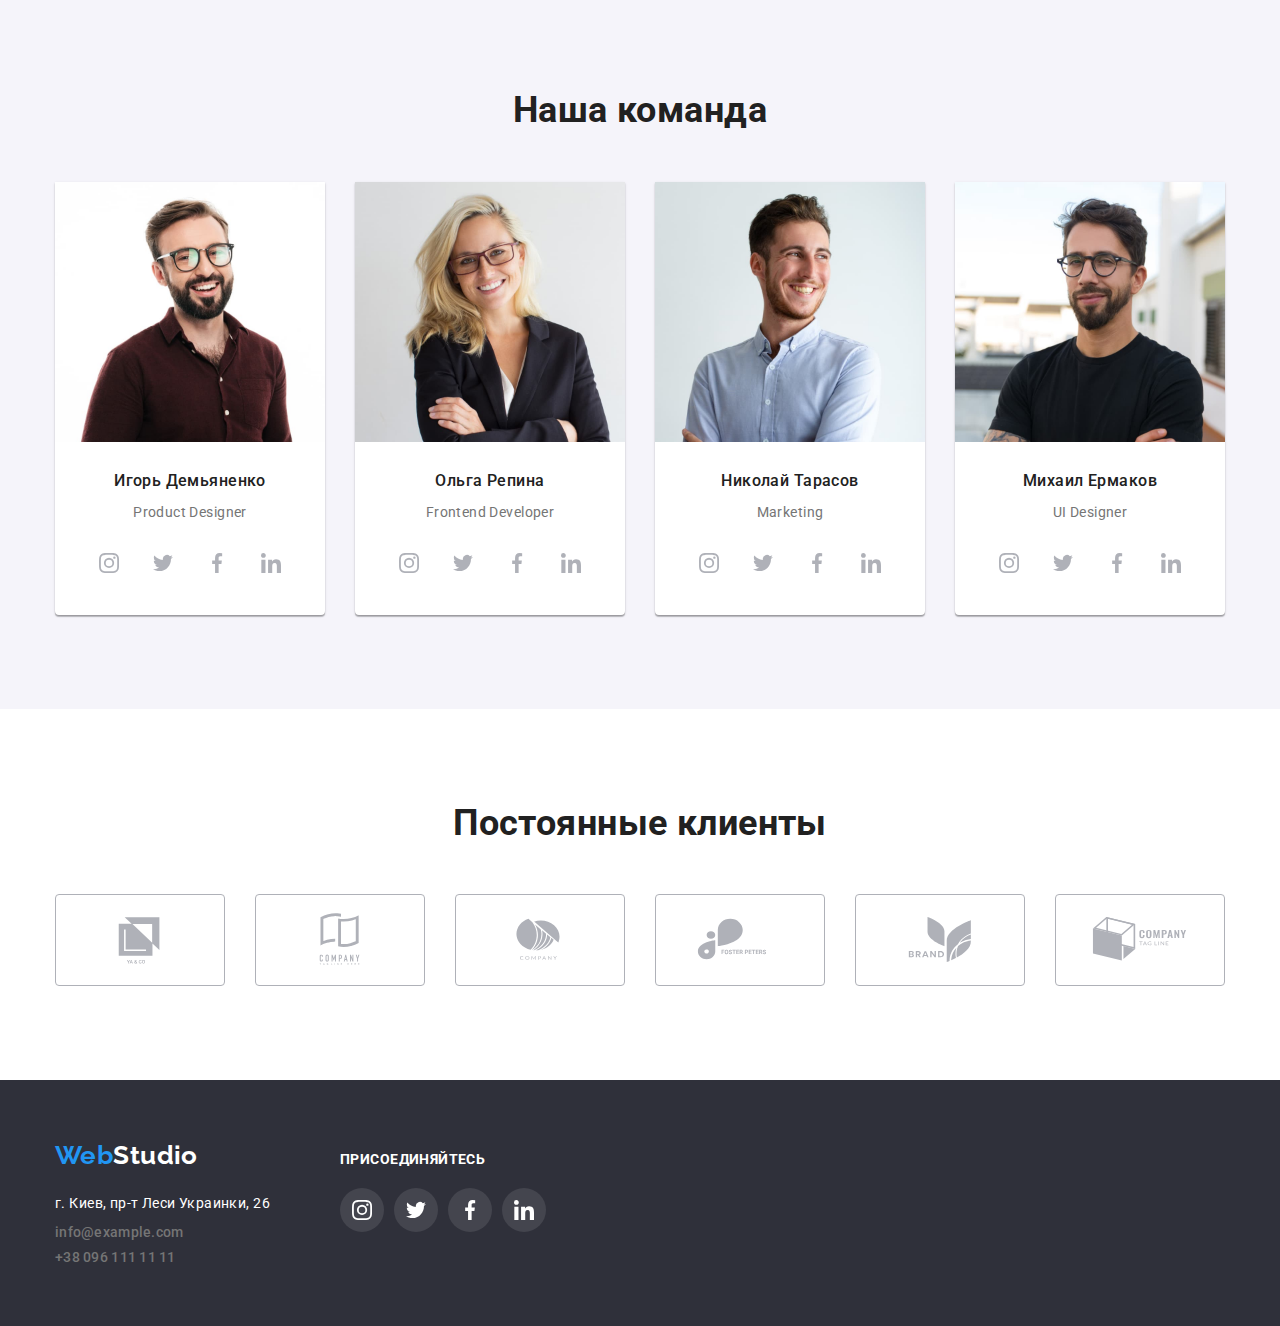
==== commit 22a7a847: "work for bugs" ====
--- a/index.html
+++ b/index.html
@@ -33,7 +33,7 @@
           <li class="item">
             <a class="address" href="mailto:info@devstudio.com">
               <svg class="address-icon-mail" width="16" height="12">
-                <use href="./img/rect-svg.svg#icon-mail"></use>
+                <use href="./img/icons.svg#icon-mail"></use>
               </svg>
              info@devstudio.com
             </a>
@@ -41,7 +41,7 @@
           <li class="item icon-phone">
             <a class="address" href="tel:+380961111111">
               <svg class="address-icon-phone" width="10" height="16">
-                <use href="./img/rect-svg.svg#icon-smartphone"></use>
+                <use href="./img/icons.svg#icon-smartphone"></use>
               </svg>
               +38 096 111 11 11</a>
           </li>
@@ -66,7 +66,7 @@
             <li class="item">
               <div class="slog-item">
                 <svg class="slog-icon-one">
-                <use href="./img/icons.svg#icon-slogan-first"></use>
+                <use href="./img/icons.svg#icon-slog-one"></use>
                 </svg>
               </div> 
               <h3 class="what-doing-title">Внимание к деталям</h2>
@@ -77,7 +77,7 @@
             <li class="item">
               <div class="slog-item">
                 <svg class="slog-icon-one">
-                <use href="./img/icons.svg#icon-slogan-second"></use>
+                <use href="./img/icons.svg#icon-slog-two"></use>
                 </svg>
               </div>            
               <h3 class="what-doing-title">Пунктуальность</h2>
@@ -88,7 +88,7 @@
             <li class="item">
               <div class="slog-item">
                 <svg class="slog-icon-one">
-                <use href="./img/icons.svg#icon-slogan-third"></use>
+                <use href="./img/icons.svg#icon-slog-three"></use>
                 </svg>
               </div> 
               <h3 class="what-doing-title">Планирование</h2>
@@ -99,7 +99,7 @@
             <li class="item"> 
               <div class="slog-item">
                 <svg class="slog-icon-one">
-                <use href="./img/icons.svg#icon-slogan-fourth"></use>
+                <use href="./img/icons.svg#icon-slog-four"></use>
                 </svg>
               </div>      
               <h3 class="what-doing-title">Современные технологии</h2>
@@ -160,14 +160,14 @@
                 <ul class="social-media-list">
                   <li class="item"><a class="our-social-media" href="" aria-label="ссылка на социальную сеть">
                     <svg   width="20" height="20">
-                      <use href="./img/icons.svg#icon-inst">
+                      <use href="./img/icons.svg#icon-instagram">
                       </use>
                     </svg></a>
                   </li>
                   <li class="item">
                       <a class="our-social-media" href="" aria-label="ссылка на социальную сеть">
                     <svg   width="20" height="20">
-                      <use href="./img/icons.svg#icon-twitter">
+                      <use href="./img/icons.svg#icon-twit">
                       </use>
                     </svg></a>
                   </li>
@@ -201,14 +201,14 @@
                 <ul class="social-media-list">
                   <li class="item"><a class="our-social-media" href="" aria-label="ссылка на социальную сеть">
                     <svg   width="20" height="20">
-                      <use href="./img/icons.svg#icon-inst">
+                      <use href="./img/icons.svg#icon-instagram">
                       </use>
                     </svg></a>
                   </li>
                   <li class="item">
                       <a class="our-social-media" href="" aria-label="ссылка на социальную сеть">
                     <svg   width="20" height="20">
-                      <use href="./img/icons.svg#icon-twitter">
+                      <use href="./img/icons.svg#icon-twit">
                       </use>
                     </svg></a>
                   </li>
@@ -242,14 +242,14 @@
                 <ul class="social-media-list">
                   <li class="item"><a class="our-social-media" href="" aria-label="ссылка на социальную сеть">
                     <svg   width="20" height="20">
-                      <use href="./img/icons.svg#icon-inst">
+                      <use href="./img/icons.svg#icon-instagram">
                       </use>
                     </svg></a>
                   </li>
                   <li class="item">
                       <a class="our-social-media" href="" aria-label="ссылка на социальную сеть">
                     <svg   width="20" height="20">
-                      <use href="./img/icons.svg#icon-twitter">
+                      <use href="./img/icons.svg#icon-twit">
                       </use>
                     </svg></a>
                   </li>
@@ -283,14 +283,14 @@
                 <ul class="social-media-list">
                   <li class="item"><a class="our-social-media" href="" aria-label="ссылка на социальную сеть">
                     <svg   width="20" height="20">
-                      <use href="./img/icons.svg#icon-inst">
+                      <use href="./img/icons.svg#icon-instagram">
                       </use>
                     </svg></a>
                   </li>
                   <li class="item">
                       <a class="our-social-media" href="" aria-label="ссылка на социальную сеть">
                     <svg   width="20" height="20">
-                      <use href="./img/icons.svg#icon-twitter">
+                      <use href="./img/icons.svg#icon-twit">
                       </use>
                     </svg></a>
                   </li>
@@ -322,42 +322,42 @@
             <li class="item">
               <a class="client-link" href="" aria-label="ссылка клиента">
                 <svg class="client-icon" width="106" height="60">
-                  <use href="./img/icons.svg#icon-clients-one"></use>
+                  <use href="./img/icons.svg#icon-client-one"></use>
                 </svg>
               </a>
             </li>
             <li class="item">
                <a class="client-link" href="" aria-label="ссылка клиента">
                 <svg class="client-icon" width="106" height="60"">
-                  <use href="./img/icons.svg#icon-clients-two"></use>
+                  <use href="./img/icons.svg#icon-client-two"></use>
                 </svg>
               </a>
             </li>
             <li class="item">
               <a class="client-link" href="" aria-label="ссылка клиента">
                 <svg class="client-icon" width="106" height="60">
-                  <use href="./img/icons.svg#icon-clients-third"></use>
+                  <use href="./img/icons.svg#icon-client-three"></use>
                 </svg>
               </a>
             </li>
             <li class="item">
               <a class="client-link" href="" aria-label="ссылка клиента">
                 <svg class="client-icon" width="106" height="60" >
-                  <use href="./img/rect-svg.svg#icon-group-four"></use>
+                  <use href="./img/icons.svg#icon-client-four"></use>
                 </svg>
               </a>
             </li>
             <li class="item">
               <a class="client-link" href="" aria-label="ссылка клиента">
                 <svg class="client-icon" width="106" height="60">
-                  <use href="./img/rect-svg.svg#icon-group-five"></use>
+                  <use href="./img/icons.svg#icon-client-five"></use>
                 </svg>
               </a>
             </li>
             <li class="item">
               <a class="client-link" href="" aria-label="ссылка клиента">
                 <svg class="client-icon" width="106" height="60">
-                  <use href="./img/rect-svg.svg#icon-group-six"></use>
+                  <use href="./img/icons.svg#icon-client-six"></use>
                 </svg>
               </a>
             </li>
@@ -400,14 +400,14 @@
           <ul class="social-media-list">
                   <li class="item"><a class="our-social-media" href="" aria-label="ссылка на социальную сеть">
                     <svg   width="20" height="20">
-                      <use href="./img/icons.svg#icon-inst">
+                      <use href="./img/icons.svg#icon-instagram">
                       </use>
                     </svg></a>
                   </li>
                   <li class="item">
                       <a class="our-social-media" href="" aria-label="ссылка на социальную сеть">
                     <svg   width="20" height="20">
-                      <use href="./img/icons.svg#icon-twitter">
+                      <use href="./img/icons.svg#icon-twit">
                       </use>
                     </svg></a>
                   </li>
--- a/css/style.css
+++ b/css/style.css
@@ -205,8 +205,8 @@
     background-image: linear-gradient(to right, var(--hero-overlay),var(--hero-overlay)), url('../img/hero-bg.jpg');
     background-repeat: no-repeat;
     background-position: center;
-    background-size: contain;
-    min-width: 1600px;
+    background-size: cover;
+    max-width: 1600px;
     margin-left: auto;
     margin-right: auto;
         
@@ -417,12 +417,6 @@
     margin-right: 30px;
 }
 
-.client-icon{
-    /* background-color: teal; */
-    /* width: 106px;
-    height:60px; */
-    
-}
 
 .client-link{
     display: flex;
